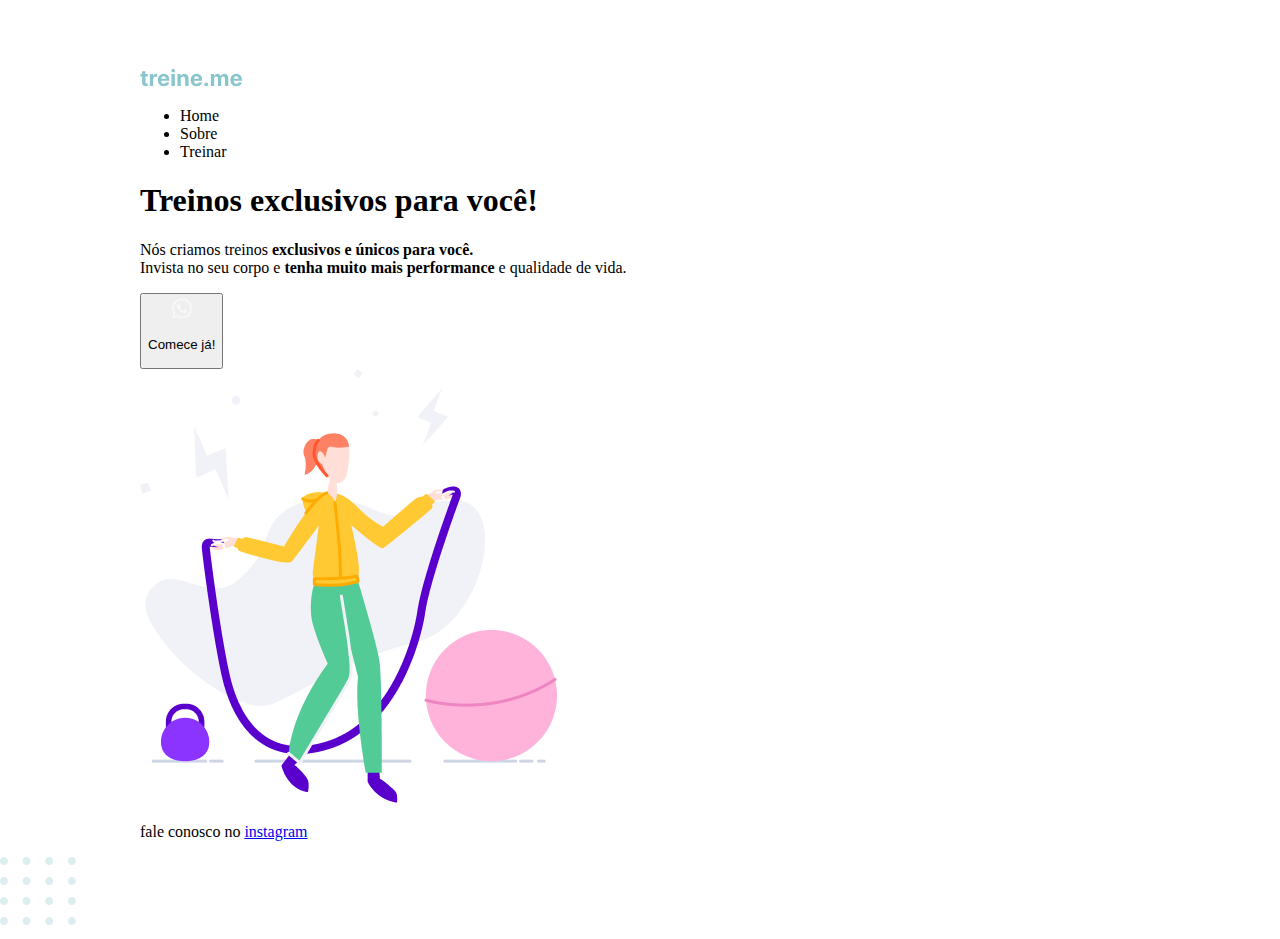
==== project02/index.html @ df799380 "Add files via upload" ====
<!DOCTYPE html>
<html lang="pt-br">
  <head>
    <meta charset="UTF-8" />
    <meta name="viewport" content="width=device-width, initial-scale=1.0" />
    <link rel="stylesheet" href="style.css" />
    <title>Academia treine.me</title>
  </head>
  <body>
    <div class="page">
      <header>
        <img src="images/logo.svg" alt="treine.me" />
        <nav>
          <ul>
            <li>Home</li>
            <li>Sobre</li>
            <li>Treinar</li>
          </ul>
        </nav>
      </header>

      <main>
        <section class="text">
          <h1>
            Treinos <span><strong>exclusivos</strong></span> para você!
          </h1>
          <p>
            Nós criamos treinos <strong>exclusivos e únicos para você.</strong
            ><br />
            Invista no seu corpo e
            <strong>tenha muito mais performance</strong> e qualidade de vida.
          </p>
          <button>
            <img src="images/whatsapp.png" />
            <p>Comece já!</p>
          </button>
        </section>
        <img src="images/fitness.png" alt="Mulher pulando corda" />
      </main>

      <footer>
        <p>
          fale conosco no
          <a target="_blank" href="https://instagram.com/gbrfilipe"
            >instagram</a
          >
        </p>
      </footer>
    </div>
    <img src="images/balls.png" alt="bolinhas" />
  </body>
</html>
---- project02/style.css ----
body {
  margin: 0;
}

.page {
  width: 1000px;
  margin: 65px auto 0;
}
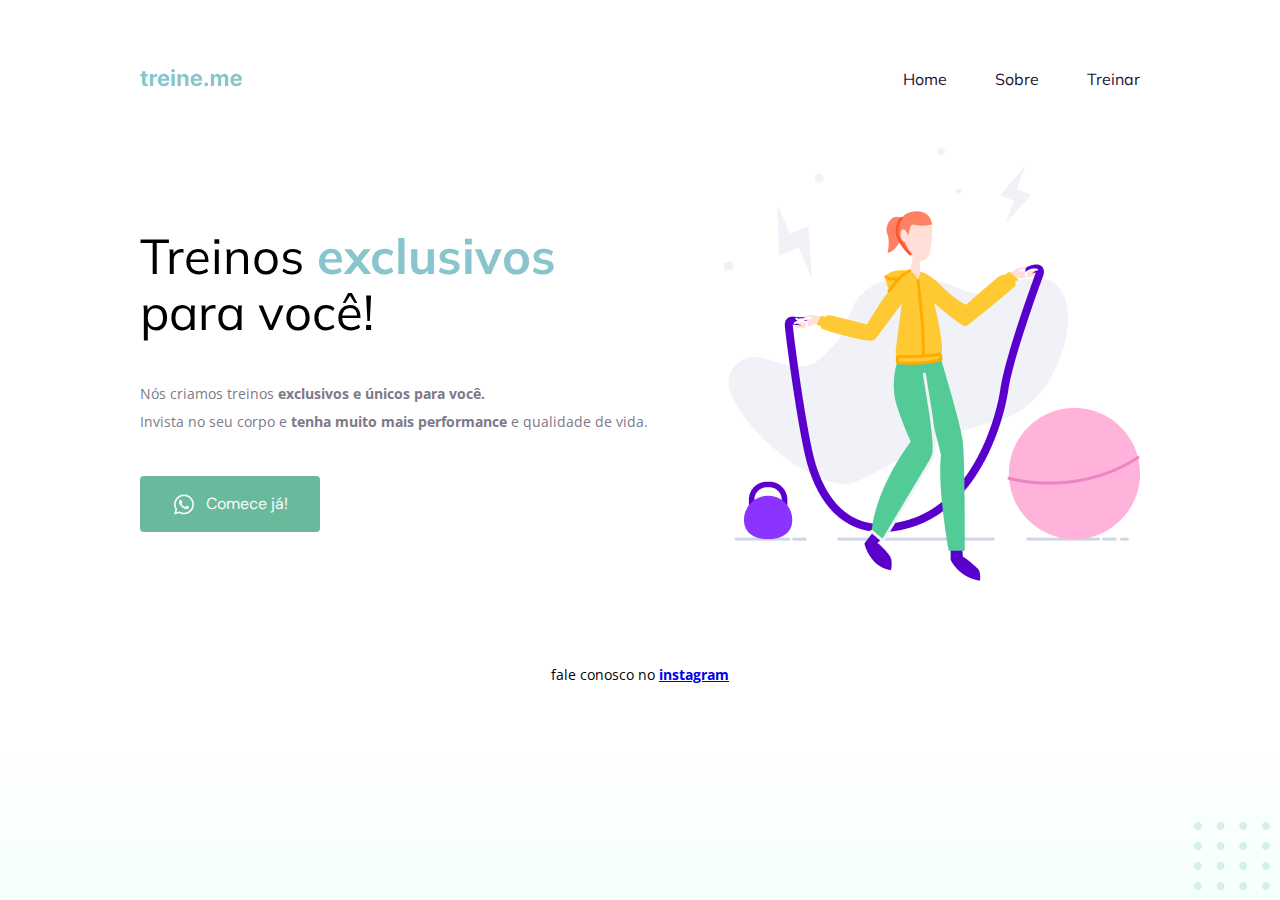
==== commit de8a9f73: "modified:   final changes" ====
--- a/project02/index.html
+++ b/project02/index.html
@@ -1,52 +1,60 @@
 <!DOCTYPE html>
 <html lang="pt-br">
-  <head>
-    <meta charset="UTF-8" />
-    <meta name="viewport" content="width=device-width, initial-scale=1.0" />
-    <link rel="stylesheet" href="style.css" />
-    <title>Academia treine.me</title>
-  </head>
-  <body>
-    <div class="page">
-      <header>
-        <img src="images/logo.svg" alt="treine.me" />
-        <nav>
-          <ul>
-            <li>Home</li>
-            <li>Sobre</li>
-            <li>Treinar</li>
-          </ul>
-        </nav>
-      </header>
 
-      <main>
-        <section class="text">
-          <h1>
-            Treinos <span><strong>exclusivos</strong></span> para você!
-          </h1>
-          <p>
-            Nós criamos treinos <strong>exclusivos e únicos para você.</strong
-            ><br />
-            Invista no seu corpo e
-            <strong>tenha muito mais performance</strong> e qualidade de vida.
-          </p>
-          <button>
-            <img src="images/whatsapp.png" />
-            <p>Comece já!</p>
-          </button>
-        </section>
-        <img src="images/fitness.png" alt="Mulher pulando corda" />
-      </main>
+<head>
+  <link rel="preconnect" href="https://fonts.googleapis.com">
+  <link rel="preconnect" href="https://fonts.gstatic.com" crossorigin>
+  <link
+    href="https://fonts.googleapis.com/css2?family=DM+Sans:opsz,wght@9..40,500&family=Mulish:wght@400;700&family=Open+Sans&display=swap"
+    rel="stylesheet">
+  <meta charset="UTF-8" />
+  <meta name="viewport" content="width=device-width, initial-scale=1.0" />
+  <link rel="stylesheet" href="style.css" />
+  <title>Academia treine.me</title>
+</head>
 
-      <footer>
+<body>
+  <div class="page">
+
+    <nav>
+      <a id="logo" href="#">
+        <img src="images/logo.svg" href="#" alt="treine.me" />
+      </a>
+      <ul>
+        <li><a href="#">Home</a></li>
+        <li><a href="#">Sobre</a></li>
+        <li><a href="#">Treinar</a></li>
+      </ul>
+    </nav>
+
+    <main>
+      <section>
+        <h1>
+          Treinos <span>exclusivos</span> para você!
+        </h1>
         <p>
-          fale conosco no
-          <a target="_blank" href="https://instagram.com/gbrfilipe"
-            >instagram</a
-          >
+          Nós criamos treinos <span>exclusivos e únicos para você.</span><br />
+          Invista no seu corpo e
+          <span>tenha muito mais performance</span> e qualidade de vida.
         </p>
-      </footer>
-    </div>
-    <img src="images/balls.png" alt="bolinhas" />
-  </body>
-</html>
+        <button>
+          <img src="images/whatsapp.png" alt="WhatsApp icon" />
+          <p>Comece já!</p>
+        </button>
+      </section>
+      <img src="images/fitness.png" alt="Mulher pulando corda" />
+
+    </main>
+
+    <footer>
+      <p>
+        fale conosco no
+        <a target="_blank" href="https://instagram.com/gbrfilipe">instagram</a>
+      </p>
+    </footer>
+  </div>
+  <img id="balls" src="images/balls.png" alt="bolinhas" />
+
+</body>
+
+</html>--- a/project02/style.css
+++ b/project02/style.css
@@ -1,8 +1,118 @@
 body {
   margin: 0;
+  font-family: 'Open Sans', sans-serif;
+  background: linear-gradient(180deg, rgba(227, 255, 248, 0.00) 82.08%, rgba(227, 255, 248, 0.38) 100%);
+  min-height: 100vh;
 }
 
 .page {
   width: 1000px;
-  margin: 65px auto 0;
+  margin: 0 auto;
+  padding-top: 65px;
 }
+
+nav {
+  display: flex;
+  justify-content: space-between;
+  align-items: center;
+  margin-bottom: 55px;
+
+}
+
+main {
+  display: flex;
+  justify-content: space-between;
+  align-items: center;
+
+}
+
+section p {
+  margin: 40px 0;
+}
+
+ul {
+  list-style: none;
+  display: flex;
+  gap: 48px;
+  margin: 0;
+  padding: 0;
+}
+
+ul li a:hover {
+  font-weight: bold;
+}
+
+ul li a {
+  text-decoration: none;
+  color: #1F1534;
+}
+
+h1,
+ul {
+  font-family: 'Mulish', sans-serif;
+}
+
+h1 {
+  font-size: 49px;
+  line-height: 56px;
+  font-weight: normal;
+  width: 490px;
+}
+
+h1 span {
+  color: #89C5CC;
+  font-weight: bold;
+}
+
+section p {
+  font-size: 14px;
+  line-height: 28px;
+  color: #7D7987;
+}
+
+p span {
+  font-weight: bold;
+
+}
+
+button:hover {
+  background: #4d8b75;
+}
+
+button {
+  border-radius: 4px;
+  border: none;
+  background-color: #69B99D;
+  border-color: #69B99D;
+  width: 180px;
+  height: 56px;
+  display: flex;
+  justify-content: center;
+  align-items: center;
+  gap: 10px;
+}
+
+button p {
+  font-family: 'DM Sans', sans-serif;
+  font-size: 16px;
+  color: #f9f9f9;
+}
+
+footer {
+  text-align: center;
+  font-family: 'Open Sans', sans-serif;
+  font-size: 14px;
+  line-height: 28px;
+  margin-top: 80px;
+
+}
+
+footer a {
+  font-weight: bold;
+}
+
+#balls {
+  position: fixed;
+  bottom: 0px;
+  right: 0px;
+}